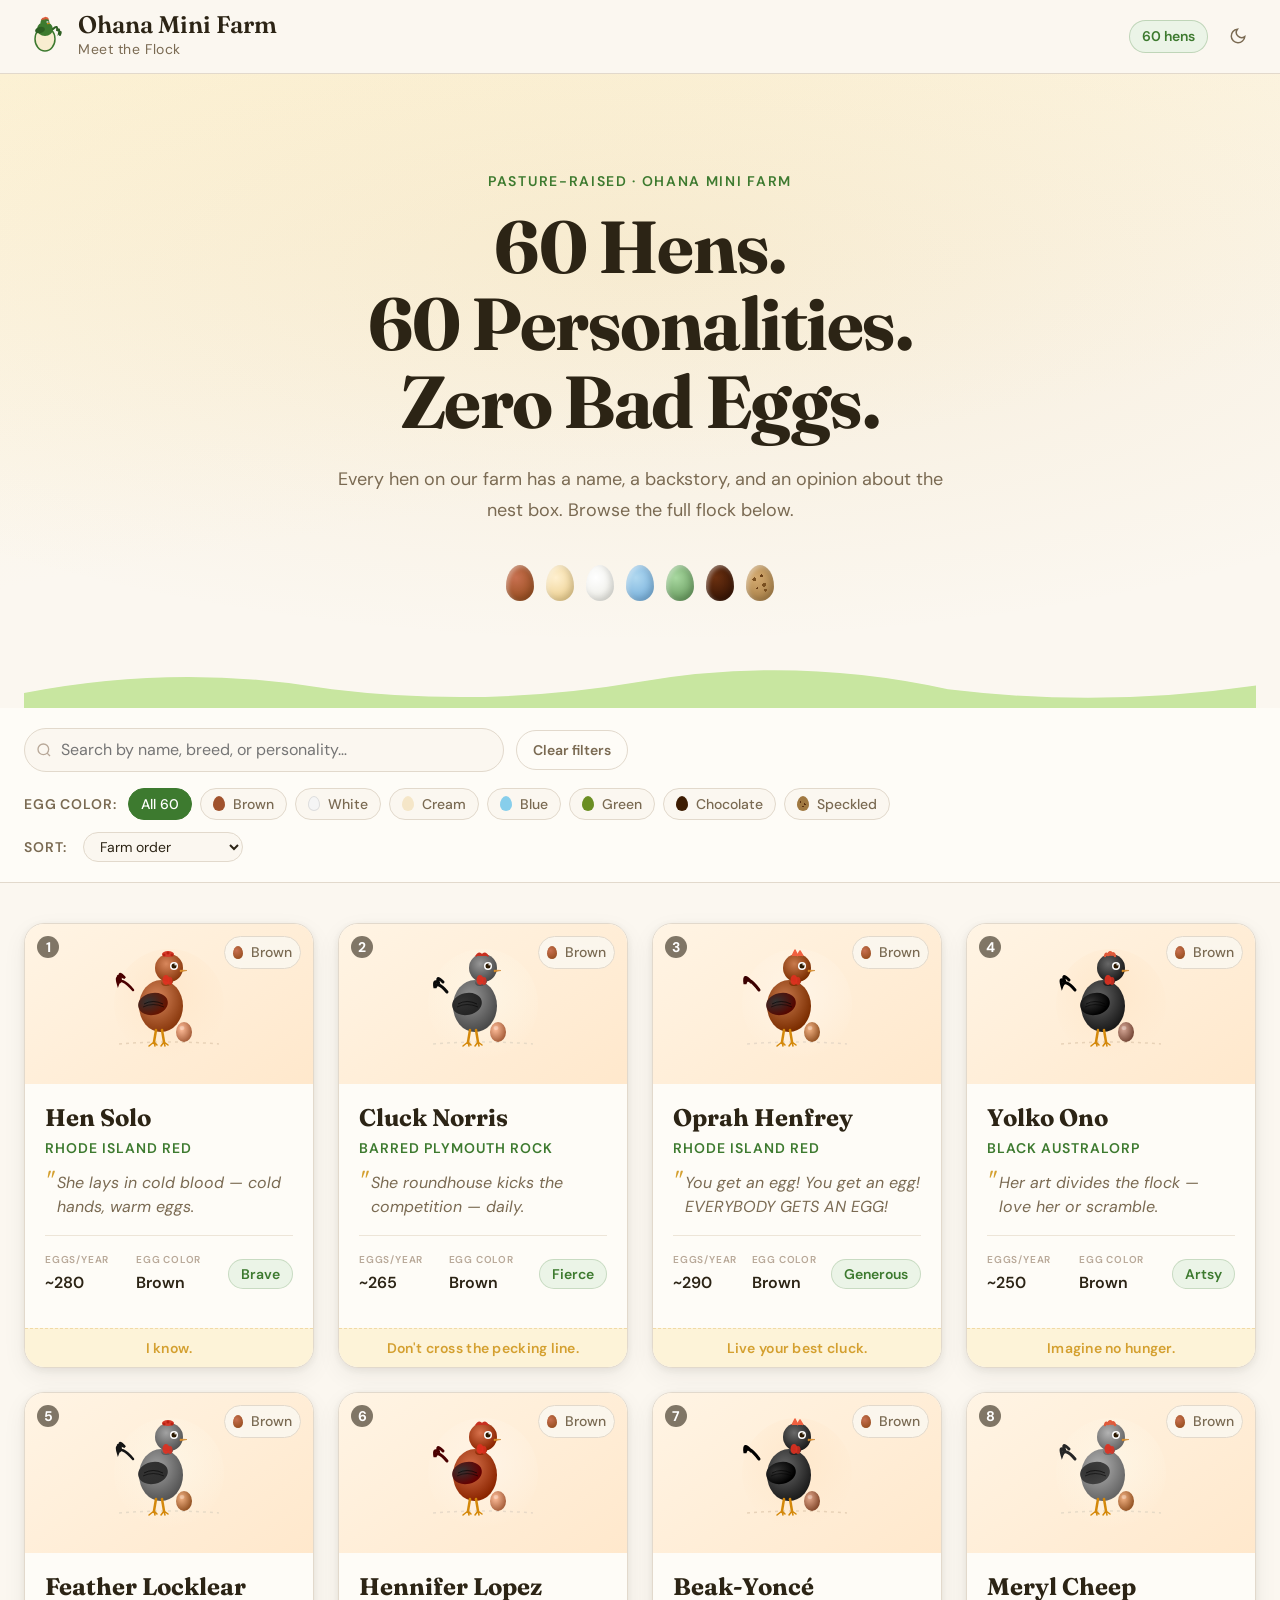
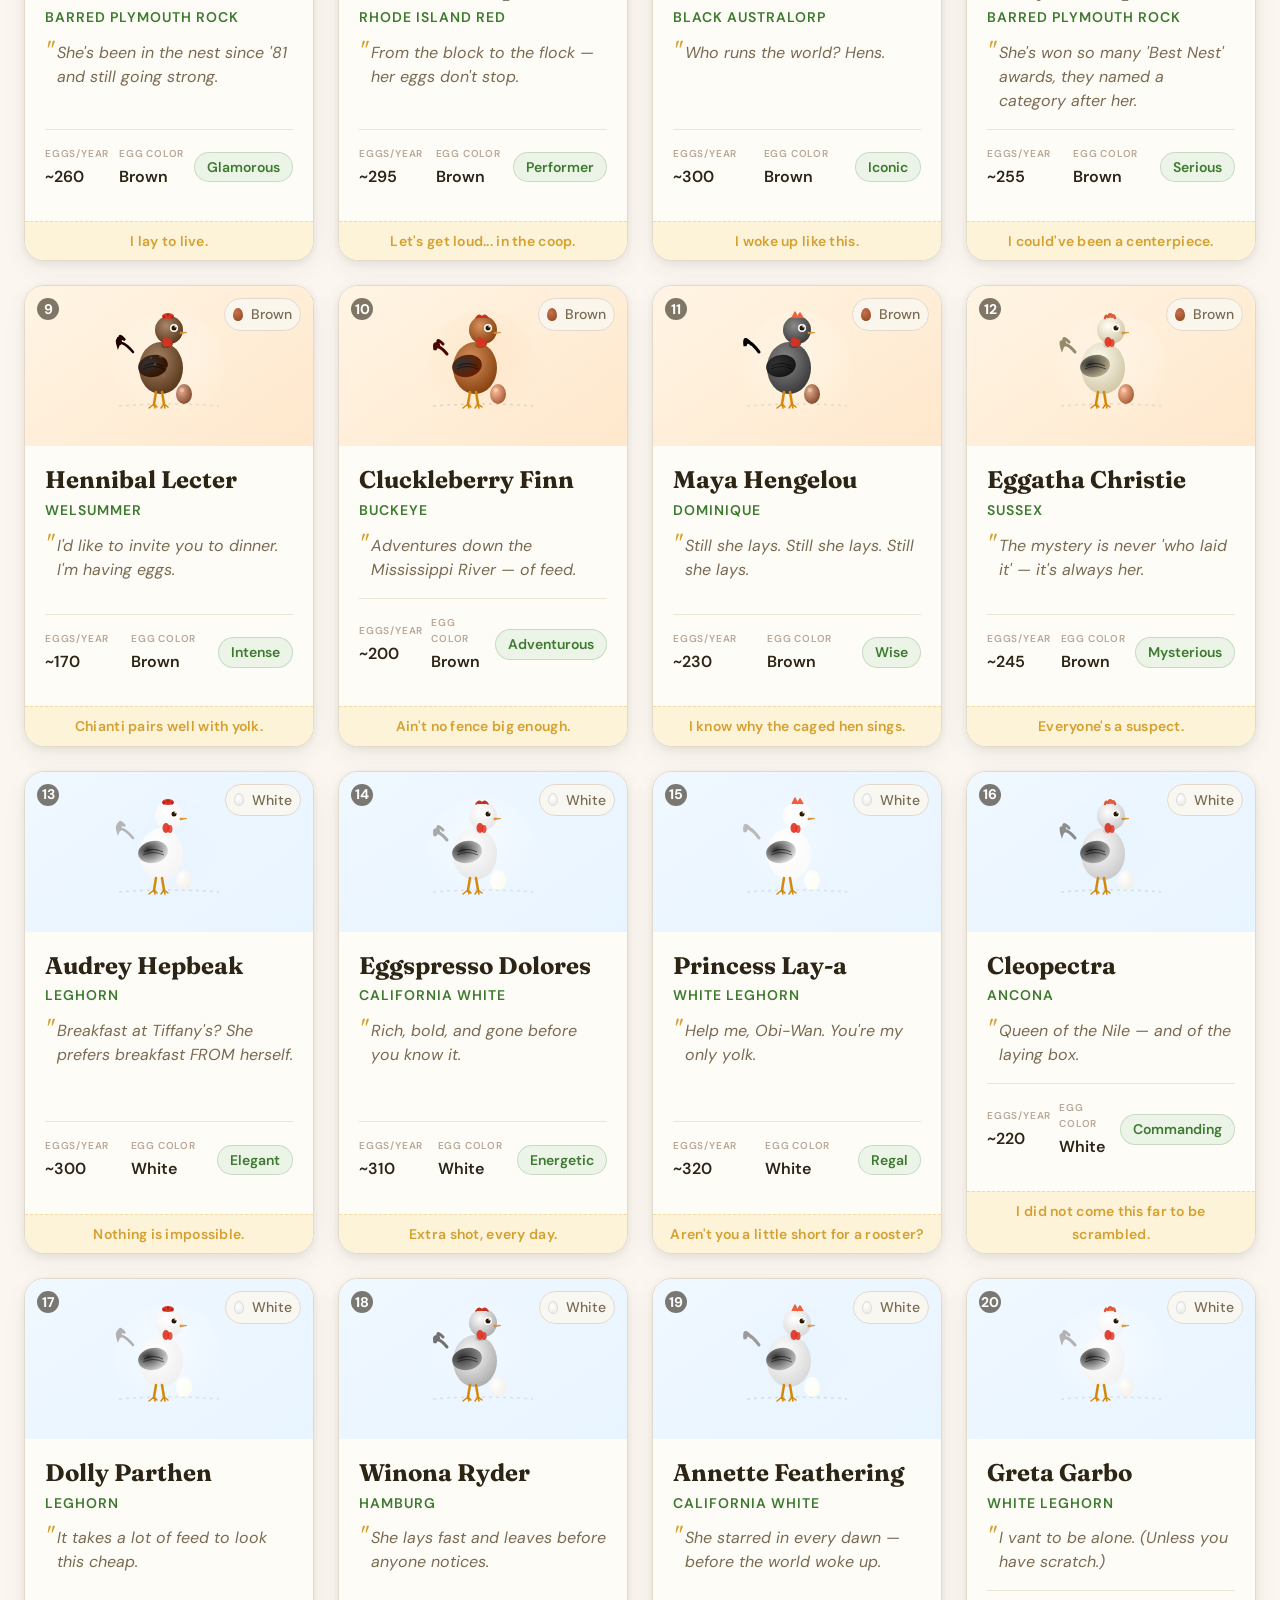
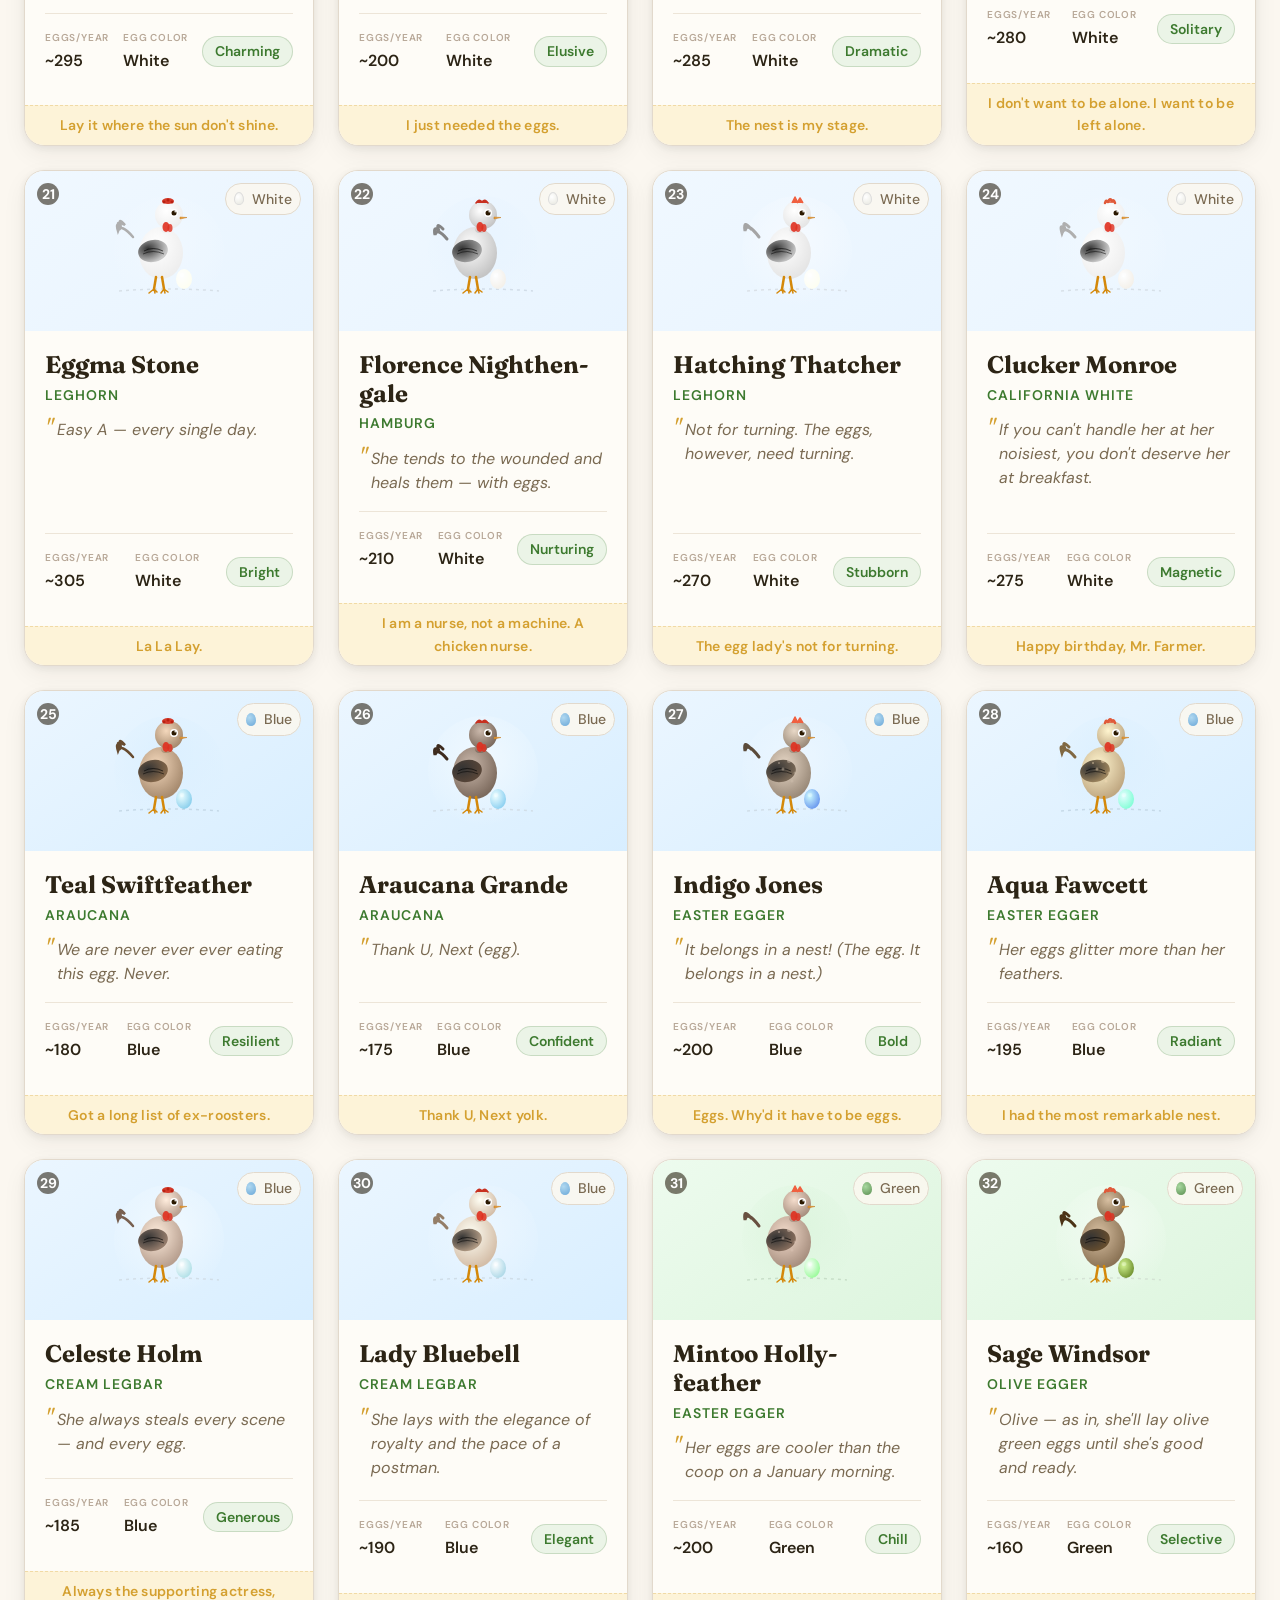
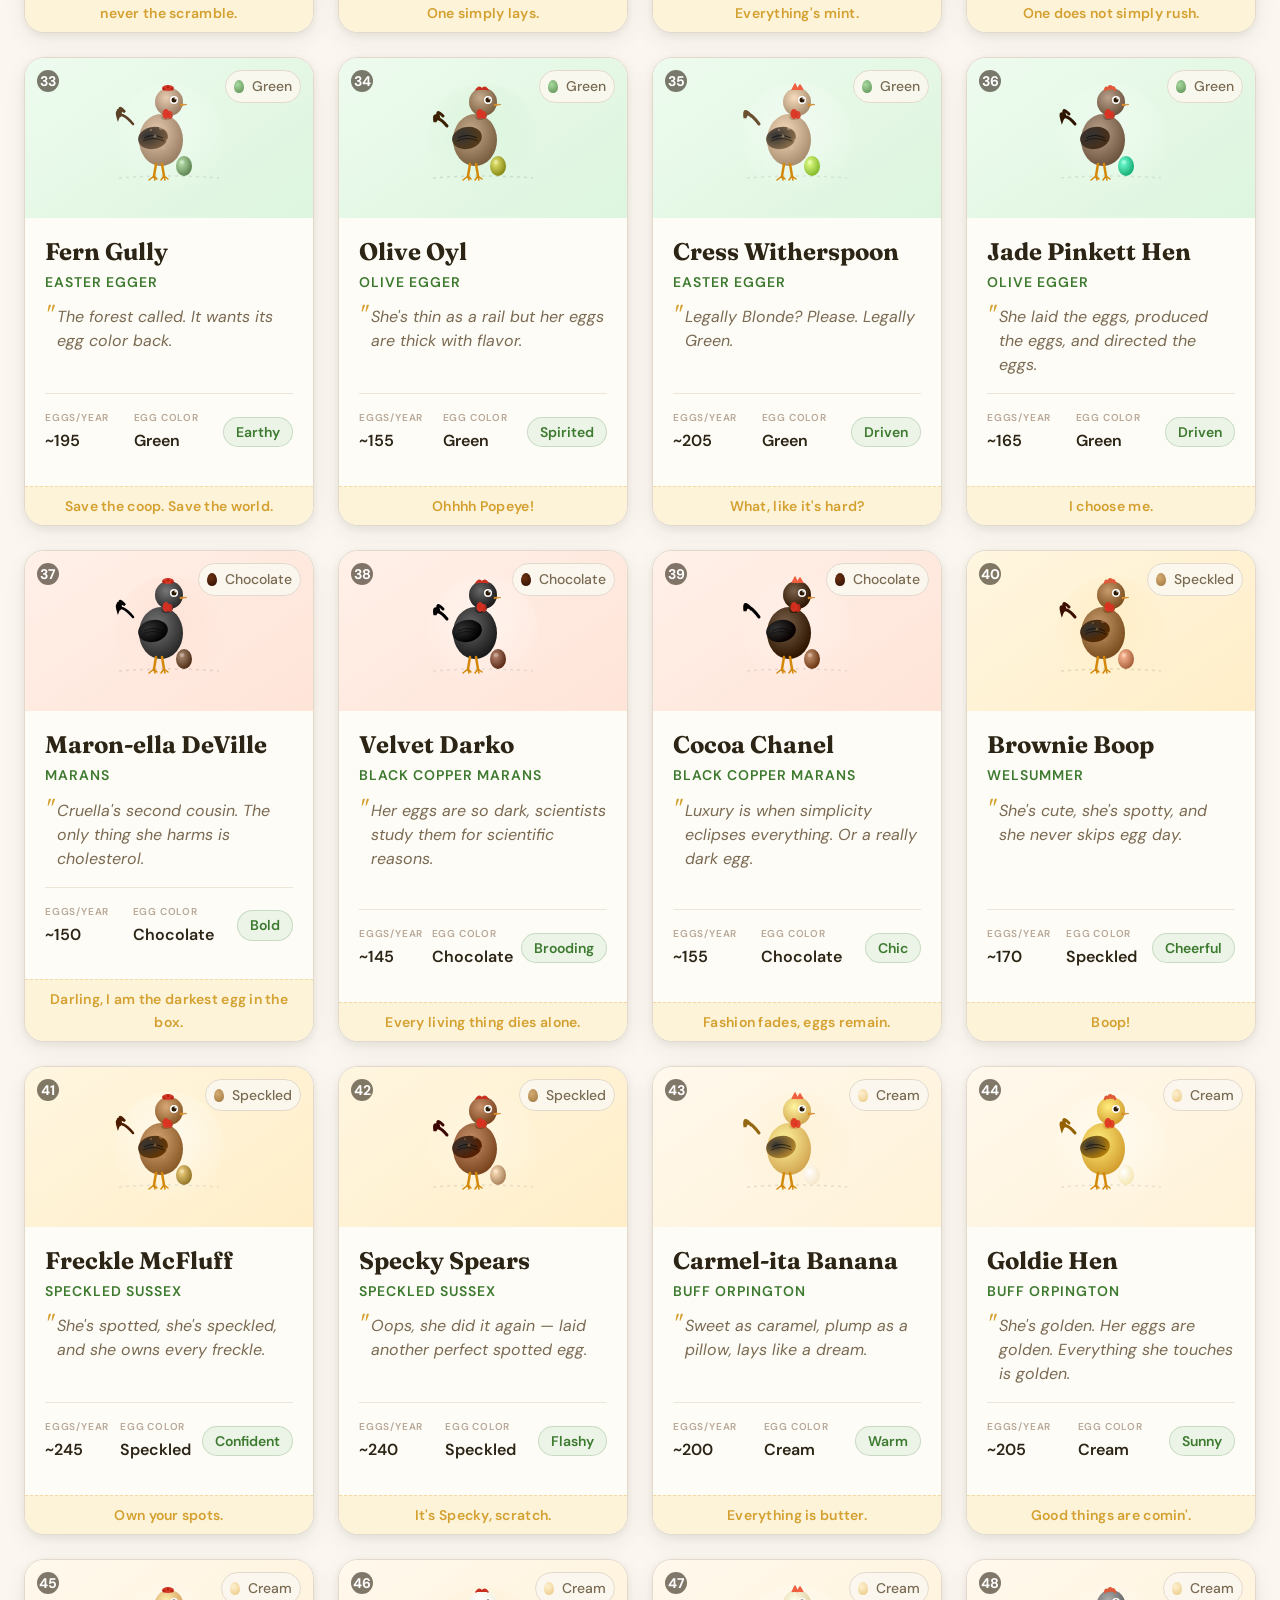
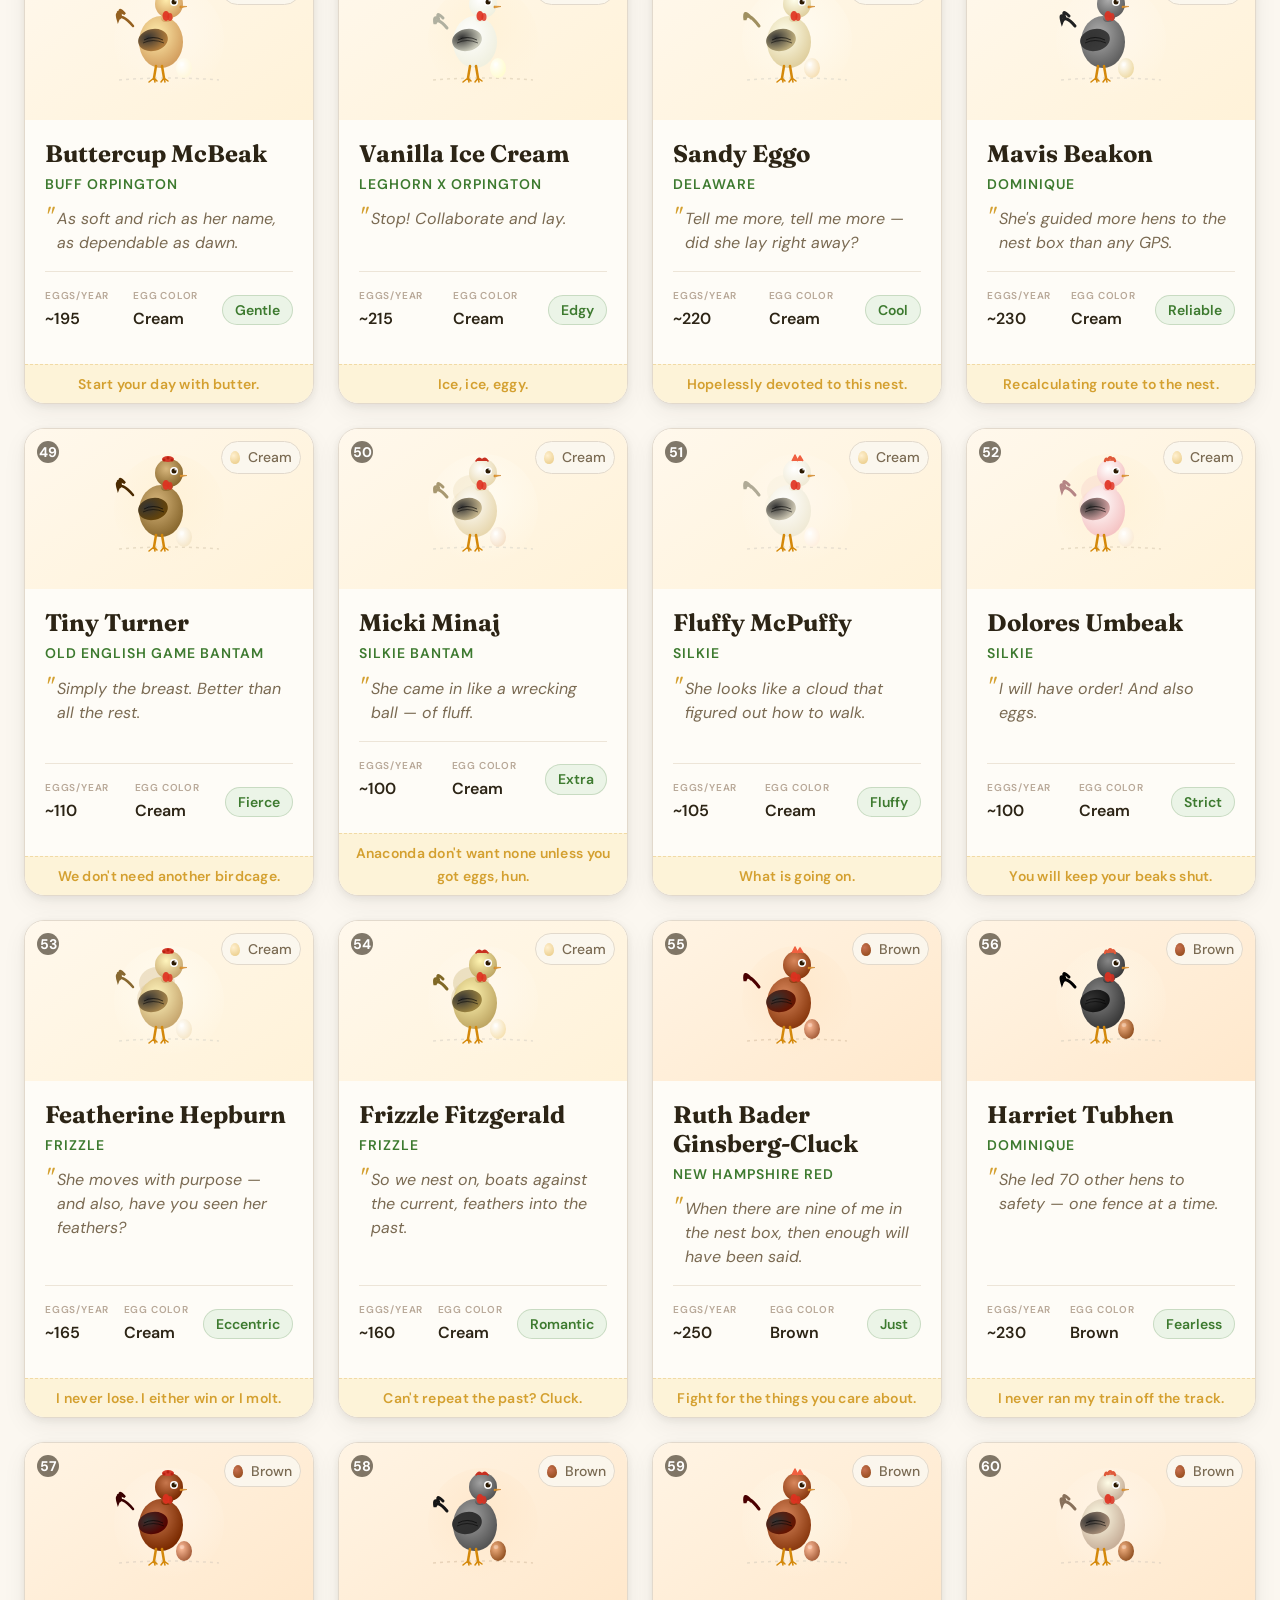
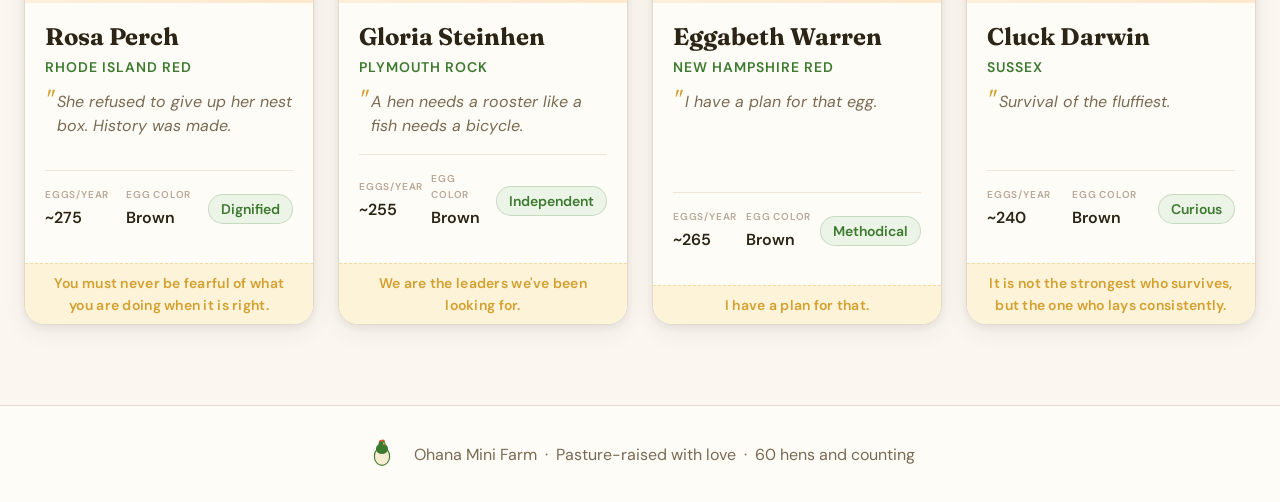
==== index.html @ 8ccd3df3 "Initial deploy: Ohana Mini Farm hen personality cards" ====
<!DOCTYPE html>
<html lang="en" data-theme="light">
<head>
  <meta charset="UTF-8">
  <meta name="viewport" content="width=device-width, initial-scale=1.0">
  <title>Ohana Mini Farm — Meet the Flock</title>
  <meta name="description" content="60 pasture-raised hen personality cards from Ohana Mini Farm. Each with a name, pun, breed, egg color, and unforgettable personality.">
  <meta property="og:title" content="Ohana Mini Farm — Meet the Flock">
  <meta property="og:description" content="60 pasture-raised hens with big personalities and even bigger puns.">

  <!-- Fonts -->
  <link rel="preconnect" href="https://fonts.googleapis.com">
  <link rel="preconnect" href="https://fonts.gstatic.com" crossorigin>
  <link href="https://fonts.googleapis.com/css2?family=Fraunces:ital,opsz,wght@0,9..144,400;0,9..144,600;0,9..144,700;1,9..144,400&family=DM+Sans:wght@400;500;600&display=swap" rel="stylesheet">

  <link rel="stylesheet" href="style.css">
</head>
<body>

  <!-- HEADER -->
  <header class="site-header">
    <div class="header-inner">
      <a href="#" class="logo" aria-label="Ohana Mini Farm home">
        <svg width="42" height="42" viewBox="0 0 42 42" fill="none" aria-hidden="true">
          <!-- Egg shape -->
          <ellipse cx="21" cy="24" rx="10" ry="12" fill="var(--color-egg-cream)" stroke="var(--color-primary)" stroke-width="1.5"/>
          <!-- Hen body -->
          <ellipse cx="21" cy="14" rx="8" ry="7" fill="var(--color-primary)"/>
          <!-- Hen head -->
          <circle cx="21" cy="7.5" r="4.5" fill="var(--color-primary)"/>
          <!-- Comb -->
          <path d="M18 4.5 Q19 2.5 20 4 Q21 1.5 22 3.5 Q23 2 24 4" stroke="#E05A3A" stroke-width="1.5" fill="none" stroke-linecap="round"/>
          <!-- Beak -->
          <path d="M23 8 L26 8.5 L23 9" fill="#F0A040" stroke="#E08000" stroke-width="0.5"/>
          <!-- Eye -->
          <circle cx="23.5" cy="7" r="1" fill="white"/>
          <circle cx="23.8" cy="7" r="0.5" fill="#1A1A1A"/>
          <!-- Tail feathers -->
          <path d="M29 14 Q34 9 33 16 Q36 12 35 18 Q38 15 36 20" stroke="var(--color-primary-hover)" stroke-width="2" fill="none" stroke-linecap="round"/>
          <!-- Wing -->
          <ellipse cx="16" cy="15" rx="5" ry="3" fill="var(--color-primary-hover)" transform="rotate(-15 16 15)"/>
        </svg>
        <div class="logo-text">
          <span class="logo-name">Ohana Mini Farm</span>
          <span class="logo-tagline">Meet the Flock</span>
        </div>
      </a>

      <div class="header-actions">
        <span class="hen-count-badge"><span id="visible-count">60</span> hens</span>
        <button class="theme-toggle" data-theme-toggle aria-label="Switch to dark mode">
          <svg width="18" height="18" viewBox="0 0 24 24" fill="none" stroke="currentColor" stroke-width="2"><path d="M21 12.79A9 9 0 1 1 11.21 3 7 7 0 0 0 21 12.79z"/></svg>
        </button>
      </div>
    </div>
  </header>

  <!-- HERO -->
  <section class="hero">
    <div class="hero-inner">
      <p class="hero-eyebrow">Pasture-raised · Ohana Mini Farm</p>
      <h1 class="hero-title">60 Hens.<br>60 Personalities.<br>Zero Bad Eggs.</h1>
      <p class="hero-sub">Every hen on our farm has a name, a backstory, and an opinion about the nest box. Browse the full flock below.</p>
      <div class="egg-strip" aria-hidden="true">
        <span class="egg egg--brown"></span>
        <span class="egg egg--cream"></span>
        <span class="egg egg--white"></span>
        <span class="egg egg--blue"></span>
        <span class="egg egg--green"></span>
        <span class="egg egg--choc"></span>
        <span class="egg egg--speckled"></span>
      </div>
    </div>
    <!-- Decorative grass -->
    <div class="hero-grass" aria-hidden="true">
      <svg viewBox="0 0 1440 80" preserveAspectRatio="none" fill="none"><path d="M0 60 Q180 20 360 55 Q540 80 720 45 Q900 10 1080 55 Q1260 80 1440 50 L1440 80 L0 80Z" fill="var(--color-grass)"/></svg>
    </div>
  </section>

  <!-- FILTERS -->
  <section class="filters-section" id="flock">
    <div class="filters-inner">
      <div class="search-row">
        <div class="search-wrap">
          <svg width="16" height="16" viewBox="0 0 24 24" fill="none" stroke="currentColor" stroke-width="2" aria-hidden="true"><circle cx="11" cy="11" r="8"/><path d="m21 21-4.35-4.35"/></svg>
          <input type="text" id="search" placeholder="Search by name, breed, or personality…" aria-label="Search hens">
        </div>
        <button class="reset-btn" id="reset-btn" aria-label="Clear all filters">Clear filters</button>
      </div>

      <div class="filter-chips" role="group" aria-label="Filter by egg color">
        <span class="filter-label">Egg color:</span>
        <button class="chip chip--active" data-filter="all">All 60</button>
        <button class="chip" data-filter="brown"><span class="chip-egg" style="background:#A0522D"></span>Brown</button>
        <button class="chip" data-filter="white"><span class="chip-egg" style="background:#F5F5F5;border:1px solid #ddd"></span>White</button>
        <button class="chip" data-filter="cream"><span class="chip-egg" style="background:#F5E6C8"></span>Cream</button>
        <button class="chip" data-filter="blue"><span class="chip-egg" style="background:#87CEEB"></span>Blue</button>
        <button class="chip" data-filter="green"><span class="chip-egg" style="background:#6B8E23"></span>Green</button>
        <button class="chip" data-filter="chocolate"><span class="chip-egg" style="background:#3D1C02"></span>Chocolate</button>
        <button class="chip" data-filter="speckled"><span class="chip-egg chip-egg--speckled"></span>Speckled</button>
      </div>

      <div class="sort-row">
        <span class="filter-label">Sort:</span>
        <select id="sort-select" aria-label="Sort hens">
          <option value="id">Farm order</option>
          <option value="name">Name A–Z</option>
          <option value="eggs">Most eggs/year</option>
          <option value="eggs-asc">Fewest eggs/year</option>
        </select>
      </div>
    </div>
  </section>

  <!-- HEN GRID -->
  <main class="hen-grid-section">
    <div class="hen-grid" id="hen-grid" role="list"></div>
    <div class="empty-state" id="empty-state" hidden>
      <div class="empty-hen" aria-hidden="true">🐔</div>
      <p>No hens found. Try a different search or filter — they're all here somewhere!</p>
    </div>
  </main>

  <!-- FOOTER -->
  <footer class="site-footer">
    <div class="footer-inner">
      <svg width="32" height="32" viewBox="0 0 42 42" fill="none" aria-hidden="true">
        <ellipse cx="21" cy="24" rx="10" ry="12" fill="var(--color-egg-cream)" stroke="var(--color-primary)" stroke-width="1.5"/>
        <ellipse cx="21" cy="14" rx="8" ry="7" fill="var(--color-primary)"/>
        <circle cx="21" cy="7.5" r="4.5" fill="var(--color-primary)"/>
        <path d="M18 4.5 Q19 2.5 20 4 Q21 1.5 22 3.5 Q23 2 24 4" stroke="#E05A3A" stroke-width="1.5" fill="none" stroke-linecap="round"/>
        <path d="M23 8 L26 8.5 L23 9" fill="#F0A040" stroke="#E08000" stroke-width="0.5"/>
        <circle cx="23.5" cy="7" r="1" fill="white"/>
        <circle cx="23.8" cy="7" r="0.5" fill="#1A1A1A"/>
      </svg>
      <p>Ohana Mini Farm &nbsp;·&nbsp; Pasture-raised with love &nbsp;·&nbsp; 60 hens and counting</p>
    </div>
  </footer>

  <script src="hens-data.js"></script>
  <script src="app.js"></script>
</body>
</html>
---- style.css ----
/* ============================================================
   OHANA MINI FARM — Hen Personality Cards
   Art direction: warm pasture, sunlit farmyard, illustrated
   Palette: warm amber/straw + farm green accent + rich feather tones
   ============================================================ */

/* ---- DESIGN TOKENS ---- */
:root, [data-theme="light"] {
  --text-xs:   clamp(0.75rem,  0.7rem  + 0.25vw, 0.875rem);
  --text-sm:   clamp(0.875rem, 0.8rem  + 0.35vw, 1rem);
  --text-base: clamp(1rem,     0.95rem + 0.25vw, 1.125rem);
  --text-lg:   clamp(1.125rem, 1rem    + 0.75vw, 1.5rem);
  --text-xl:   clamp(1.5rem,   1.2rem  + 1.25vw, 2.25rem);
  --text-2xl:  clamp(2rem,     1.2rem  + 2.5vw,  3.5rem);
  --text-hero: clamp(2.5rem,   1rem    + 4.5vw,  5.5rem);

  --space-1: 0.25rem; --space-2: 0.5rem; --space-3: 0.75rem;
  --space-4: 1rem;    --space-5: 1.25rem; --space-6: 1.5rem;
  --space-8: 2rem;    --space-10: 2.5rem; --space-12: 3rem;
  --space-16: 4rem;   --space-20: 5rem;   --space-24: 6rem;

  /* Farm palette */
  --color-bg:             #FBF7F0;
  --color-surface:        #FEFCF7;
  --color-surface-2:      #F5EFE3;
  --color-border:         #E2D9CC;
  --color-divider:        #EDE5D8;
  --color-text:           #2C2415;
  --color-text-muted:     #7A6A52;
  --color-text-faint:     #B8A898;
  --color-text-inverse:   #FEFCF7;

  /* Farm green primary */
  --color-primary:        #3D7A2F;
  --color-primary-hover:  #2D5F22;
  --color-primary-active: #1E4016;
  --color-primary-light:  #EBF4E7;

  /* Warm straw accent */
  --color-straw:          #D4A030;
  --color-straw-light:    #FDF3D8;

  /* Egg colors */
  --color-egg-cream:      #F8EDD0;
  --color-grass:          #C8E6A0;

  --radius-sm: 0.375rem; --radius-md: 0.5rem;
  --radius-lg: 0.875rem; --radius-xl: 1.25rem;
  --radius-card: 1.25rem;
  --radius-full: 9999px;

  --shadow-sm: 0 1px 3px rgba(44, 36, 21, 0.08);
  --shadow-md: 0 4px 16px rgba(44, 36, 21, 0.10);
  --shadow-lg: 0 12px 40px rgba(44, 36, 21, 0.14);
  --shadow-card: 0 2px 8px rgba(44, 36, 21, 0.08), 0 8px 24px rgba(44, 36, 21, 0.06);

  --transition: 180ms cubic-bezier(0.16, 1, 0.3, 1);

  --font-display: 'Fraunces', Georgia, serif;
  --font-body: 'DM Sans', 'Helvetica Neue', sans-serif;

  --content-default: 1280px;
}

[data-theme="dark"] {
  --color-bg:             #1C1812;
  --color-surface:        #23201A;
  --color-surface-2:      #2A261E;
  --color-border:         #3A342A;
  --color-divider:        #302A22;
  --color-text:           #F0E8D8;
  --color-text-muted:     #9A8870;
  --color-text-faint:     #5A5040;
  --color-text-inverse:   #1C1812;
  --color-primary:        #7DC862;
  --color-primary-hover:  #63B048;
  --color-primary-active: #4A9032;
  --color-primary-light:  #1E2C1A;
  --color-straw:          #E8B840;
  --color-straw-light:    #2C2510;
  --color-egg-cream:      #4A3E2A;
  --color-grass:          #2A4018;
  --shadow-sm: 0 1px 3px rgba(0,0,0,0.3);
  --shadow-md: 0 4px 16px rgba(0,0,0,0.35);
  --shadow-lg: 0 12px 40px rgba(0,0,0,0.45);
  --shadow-card: 0 2px 8px rgba(0,0,0,0.3), 0 8px 24px rgba(0,0,0,0.25);
}
@media (prefers-color-scheme: dark) {
  :root:not([data-theme]) {
    --color-bg:#1C1812;--color-surface:#23201A;--color-surface-2:#2A261E;
    --color-border:#3A342A;--color-divider:#302A22;--color-text:#F0E8D8;
    --color-text-muted:#9A8870;--color-text-faint:#5A5040;--color-text-inverse:#1C1812;
    --color-primary:#7DC862;--color-primary-hover:#63B048;--color-primary-active:#4A9032;
    --color-primary-light:#1E2C1A;--color-straw:#E8B840;--color-straw-light:#2C2510;
    --color-egg-cream:#4A3E2A;--color-grass:#2A4018;
    --shadow-card:0 2px 8px rgba(0,0,0,0.3),0 8px 24px rgba(0,0,0,0.25);
  }
}

/* ---- RESET ---- */
*, *::before, *::after { box-sizing: border-box; margin: 0; padding: 0; }
html { scroll-behavior: smooth; -webkit-font-smoothing: antialiased; }
body {
  font-family: var(--font-body);
  font-size: var(--text-base);
  color: var(--color-text);
  background: var(--color-bg);
  min-height: 100dvh;
  line-height: 1.6;
}
img, svg { display: block; max-width: 100%; }
button { cursor: pointer; border: none; background: none; font: inherit; color: inherit; }
input, select { font: inherit; color: inherit; }
a { color: inherit; text-decoration: none; }

/* ---- HEADER ---- */
.site-header {
  position: sticky; top: 0; z-index: 50;
  background: color-mix(in oklab, var(--color-bg) 92%, transparent);
  backdrop-filter: blur(16px);
  border-bottom: 1px solid var(--color-border);
  padding: var(--space-3) var(--space-6);
}
.header-inner {
  max-width: var(--content-default);
  margin: 0 auto;
  display: flex; align-items: center; justify-content: space-between; gap: var(--space-4);
}
.logo { display: flex; align-items: center; gap: var(--space-3); }
.logo-text { display: flex; flex-direction: column; }
.logo-name {
  font-family: var(--font-display);
  font-weight: 600;
  font-size: var(--text-lg);
  line-height: 1.1;
  color: var(--color-text);
}
.logo-tagline {
  font-size: var(--text-xs);
  color: var(--color-text-muted);
  letter-spacing: 0.04em;
}
.header-actions { display: flex; align-items: center; gap: var(--space-3); }
.hen-count-badge {
  font-size: var(--text-xs);
  font-weight: 600;
  background: var(--color-primary-light);
  color: var(--color-primary);
  padding: var(--space-1) var(--space-3);
  border-radius: var(--radius-full);
  border: 1px solid color-mix(in oklab, var(--color-primary) 25%, transparent);
}
.theme-toggle {
  width: 36px; height: 36px;
  border-radius: var(--radius-full);
  display: flex; align-items: center; justify-content: center;
  color: var(--color-text-muted);
  transition: background var(--transition), color var(--transition);
}
.theme-toggle:hover { background: var(--color-surface-2); color: var(--color-text); }

/* ---- HERO ---- */
.hero {
  background: linear-gradient(170deg, var(--color-straw-light) 0%, var(--color-bg) 60%);
  padding: clamp(var(--space-16), 8vw, var(--space-24)) var(--space-6) 0;
  text-align: center;
  position: relative;
  overflow: hidden;
}
.hero::before {
  content: '';
  position: absolute; inset: 0;
  background: radial-gradient(ellipse 80% 60% at 50% 30%, color-mix(in oklab, var(--color-straw) 12%, transparent), transparent);
  pointer-events: none;
}
.hero-inner { max-width: 700px; margin: 0 auto; position: relative; z-index: 1; }
.hero-eyebrow {
  font-size: var(--text-xs);
  font-weight: 600;
  letter-spacing: 0.12em;
  text-transform: uppercase;
  color: var(--color-primary);
  margin-bottom: var(--space-4);
}
.hero-title {
  font-family: var(--font-display);
  font-size: var(--text-hero);
  font-weight: 700;
  line-height: 1.05;
  color: var(--color-text);
  margin-bottom: var(--space-6);
  letter-spacing: -0.02em;
}
.hero-sub {
  font-size: var(--text-base);
  color: var(--color-text-muted);
  max-width: 52ch;
  margin: 0 auto var(--space-10);
  line-height: 1.7;
}
.egg-strip {
  display: flex; align-items: center; justify-content: center;
  gap: var(--space-3); margin-bottom: var(--space-12);
  flex-wrap: wrap;
}
.egg {
  display: block;
  width: 28px; height: 36px;
  border-radius: 50% 50% 50% 50% / 60% 60% 40% 40%;
  box-shadow: inset -3px -3px 6px rgba(0,0,0,0.15), inset 2px 2px 4px rgba(255,255,255,0.4);
}
.egg--brown  { background: radial-gradient(circle at 35% 35%, #C87050, #8B4513); }
.egg--cream  { background: radial-gradient(circle at 35% 35%, #FFF0D0, #E8C880); }
.egg--white  { background: radial-gradient(circle at 35% 35%, #FFFFFF, #E8E8E0); }
.egg--blue   { background: radial-gradient(circle at 35% 35%, #B0D8F0, #6BA8D8); }
.egg--green  { background: radial-gradient(circle at 35% 35%, #A8D8A0, #5A8E50); }
.egg--choc   { background: radial-gradient(circle at 35% 35%, #6B3010, #2A0E02); }
.egg--speckled {
  background: radial-gradient(circle at 35% 35%, #D4AA70, #A07840);
  position: relative;
}
.egg--speckled::after {
  content: '';
  position: absolute; inset: 0;
  border-radius: inherit;
  background-image: radial-gradient(circle 2px at 30% 40%, #7A5020 100%, transparent),
    radial-gradient(circle 1.5px at 55% 30%, #6B4018 100%, transparent),
    radial-gradient(circle 2px at 65% 55%, #7A5020 100%, transparent),
    radial-gradient(circle 1px at 40% 65%, #6B4018 100%, transparent),
    radial-gradient(circle 1.5px at 70% 70%, #7A5020 100%, transparent);
}
.hero-grass {
  margin-top: -1px;
}
.hero-grass svg { width: 100%; height: 60px; }

/* ---- FILTERS ---- */
.filters-section {
  background: var(--color-surface);
  border-bottom: 1px solid var(--color-border);
  padding: var(--space-5) var(--space-6);
  position: sticky; top: 57px; z-index: 40;
}
.filters-inner { max-width: var(--content-default); margin: 0 auto; }

.search-row {
  display: flex; gap: var(--space-3); align-items: center;
  margin-bottom: var(--space-4);
}
.search-wrap {
  flex: 1; position: relative; max-width: 480px;
}
.search-wrap svg {
  position: absolute; left: var(--space-3); top: 50%;
  transform: translateY(-50%);
  color: var(--color-text-faint); pointer-events: none;
}
#search {
  width: 100%;
  padding: var(--space-2) var(--space-4) var(--space-2) calc(var(--space-3) + 24px);
  border: 1.5px solid var(--color-border);
  border-radius: var(--radius-full);
  background: var(--color-bg);
  font-size: var(--text-sm);
  transition: border-color var(--transition), box-shadow var(--transition);
}
#search:focus {
  outline: none;
  border-color: var(--color-primary);
  box-shadow: 0 0 0 3px color-mix(in oklab, var(--color-primary) 20%, transparent);
}
.reset-btn {
  font-size: var(--text-xs);
  font-weight: 600;
  color: var(--color-text-muted);
  padding: var(--space-2) var(--space-4);
  border: 1.5px solid var(--color-border);
  border-radius: var(--radius-full);
  background: transparent;
  transition: all var(--transition);
  white-space: nowrap;
}
.reset-btn:hover { color: var(--color-text); border-color: var(--color-text); }

.filter-chips {
  display: flex; flex-wrap: wrap; gap: var(--space-2); align-items: center;
  margin-bottom: var(--space-3);
}
.filter-label {
  font-size: var(--text-xs);
  font-weight: 600;
  color: var(--color-text-muted);
  text-transform: uppercase;
  letter-spacing: 0.06em;
  margin-right: var(--space-1);
}
.chip {
  display: flex; align-items: center; gap: var(--space-2);
  padding: var(--space-1) var(--space-3);
  border-radius: var(--radius-full);
  font-size: var(--text-xs);
  font-weight: 500;
  border: 1.5px solid var(--color-border);
  background: var(--color-bg);
  color: var(--color-text-muted);
  transition: all var(--transition);
}
.chip:hover {
  border-color: var(--color-primary);
  color: var(--color-primary);
  background: var(--color-primary-light);
}
.chip--active {
  background: var(--color-primary);
  color: white;
  border-color: var(--color-primary);
}
.chip--active:hover { background: var(--color-primary-hover); border-color: var(--color-primary-hover); color: white; }
.chip-egg {
  width: 12px; height: 15px;
  border-radius: 50% 50% 50% 50% / 60% 60% 40% 40%;
  display: inline-block; flex-shrink: 0;
}
.chip-egg--speckled {
  background: #A07840;
  position: relative;
  overflow: hidden;
}
.chip-egg--speckled::after {
  content: '';
  position: absolute; inset: 0;
  background-image: radial-gradient(circle 1px at 30% 40%, #5A3010 100%, transparent),
    radial-gradient(circle 1px at 65% 55%, #5A3010 100%, transparent),
    radial-gradient(circle 1px at 50% 70%, #5A3010 100%, transparent);
}

.sort-row {
  display: flex; align-items: center; gap: var(--space-3);
}
#sort-select {
  padding: var(--space-1) var(--space-3);
  border: 1.5px solid var(--color-border);
  border-radius: var(--radius-full);
  background: var(--color-bg);
  font-size: var(--text-xs);
  color: var(--color-text);
  cursor: pointer;
}

/* ---- HEN GRID ---- */
.hen-grid-section {
  max-width: var(--content-default);
  margin: 0 auto;
  padding: var(--space-10) var(--space-6) var(--space-20);
}
.hen-grid {
  display: grid;
  grid-template-columns: repeat(auto-fill, minmax(280px, 1fr));
  gap: var(--space-6);
}

/* ---- HEN CARD ---- */
.hen-card {
  background: var(--color-surface);
  border: 1.5px solid var(--color-border);
  border-radius: var(--radius-card);
  overflow: hidden;
  box-shadow: var(--shadow-card);
  transition: transform var(--transition), box-shadow var(--transition), border-color var(--transition);
  display: flex; flex-direction: column;
  cursor: pointer;
  position: relative;
}
.hen-card:hover {
  transform: translateY(-4px);
  box-shadow: var(--shadow-lg);
  border-color: color-mix(in oklab, var(--color-primary) 40%, var(--color-border));
}
.hen-card:focus-visible {
  outline: 2px solid var(--color-primary);
  outline-offset: 3px;
}

/* Card header / illustration area */
.card-illustration {
  height: 160px;
  display: flex; align-items: center; justify-content: center;
  position: relative;
  overflow: hidden;
}
.card-illustration svg { position: relative; z-index: 1; }

/* Egg color badge on illustration */
.egg-badge {
  position: absolute; top: var(--space-3); right: var(--space-3);
  display: flex; align-items: center; gap: var(--space-2);
  background: color-mix(in oklab, var(--color-bg) 88%, transparent);
  backdrop-filter: blur(8px);
  border: 1px solid var(--color-border);
  padding: var(--space-1) var(--space-2);
  border-radius: var(--radius-full);
  font-size: var(--text-xs);
  font-weight: 500;
  color: var(--color-text-muted);
  z-index: 2;
}
.egg-badge-dot {
  width: 10px; height: 13px;
  border-radius: 50% 50% 50% 50% / 60% 60% 40% 40%;
  flex-shrink: 0;
}

/* Card number */
.card-number {
  position: absolute; top: var(--space-3); left: var(--space-3);
  font-size: var(--text-xs);
  font-weight: 700;
  color: white;
  background: color-mix(in oklab, var(--color-text) 60%, transparent);
  width: 22px; height: 22px;
  border-radius: var(--radius-full);
  display: flex; align-items: center; justify-content: center;
  z-index: 2;
  font-variant-numeric: tabular-nums;
}

/* Card body */
.card-body { padding: var(--space-5); flex: 1; display: flex; flex-direction: column; }

.card-name {
  font-family: var(--font-display);
  font-size: var(--text-lg);
  font-weight: 700;
  color: var(--color-text);
  line-height: 1.2;
  margin-bottom: var(--space-1);
}
.card-breed {
  font-size: var(--text-xs);
  color: var(--color-primary);
  font-weight: 600;
  text-transform: uppercase;
  letter-spacing: 0.07em;
  margin-bottom: var(--space-3);
}
.card-pun {
  font-size: var(--text-sm);
  font-style: italic;
  color: var(--color-text-muted);
  line-height: 1.5;
  margin-bottom: var(--space-4);
  flex: 1;
  position: relative;
  padding-left: var(--space-3);
}
.card-pun::before {
  content: '"';
  position: absolute; left: 0; top: -2px;
  font-size: 1.4em;
  color: var(--color-straw);
  font-family: var(--font-display);
  line-height: 1;
}

/* Card footer stats */
.card-footer {
  display: flex; align-items: center; justify-content: space-between;
  padding-top: var(--space-4);
  border-top: 1px solid var(--color-divider);
  gap: var(--space-2);
}
.card-stat {
  display: flex; flex-direction: column; gap: 2px;
}
.card-stat-label {
  font-size: 10px;
  font-weight: 600;
  text-transform: uppercase;
  letter-spacing: 0.08em;
  color: var(--color-text-faint);
}
.card-stat-value {
  font-size: var(--text-sm);
  font-weight: 600;
  color: var(--color-text);
  font-variant-numeric: tabular-nums;
}
.card-trait {
  font-size: var(--text-xs);
  font-weight: 600;
  padding: 3px var(--space-3);
  border-radius: var(--radius-full);
  background: var(--color-primary-light);
  color: var(--color-primary);
  border: 1px solid color-mix(in oklab, var(--color-primary) 20%, transparent);
  white-space: nowrap;
}

/* Expand overlay */
.hen-card .card-hover-reveal {
  position: absolute; inset: 0;
  background: linear-gradient(180deg, transparent 50%, color-mix(in oklab, var(--color-surface) 96%, transparent) 100%);
  opacity: 0;
  transition: opacity var(--transition);
  pointer-events: none;
  z-index: 3;
  display: flex; align-items: flex-end;
  padding: var(--space-5);
}
.hen-card:hover .card-hover-reveal {
  opacity: 1;
}
.card-personality-text {
  font-size: var(--text-xs);
  color: var(--color-text-muted);
  font-style: italic;
  background: var(--color-surface);
  border: 1px solid var(--color-border);
  border-radius: var(--radius-md);
  padding: var(--space-2) var(--space-3);
  width: 100%;
  line-height: 1.5;
}

/* Tagline bar */
.card-tagline {
  margin-top: var(--space-3);
  font-size: var(--text-xs);
  font-weight: 600;
  color: var(--color-straw);
  text-align: center;
  padding: var(--space-2) var(--space-4);
  background: var(--color-straw-light);
  border-top: 1px dashed color-mix(in oklab, var(--color-straw) 30%, transparent);
  letter-spacing: 0.02em;
}

/* ---- ILLUSTRATED HEN SVG ---- */
/* The SVG hens are drawn inline per card via JS */

/* ---- EMPTY STATE ---- */
.empty-state {
  text-align: center;
  padding: var(--space-20) var(--space-6);
  color: var(--color-text-muted);
}
.empty-hen { font-size: 4rem; margin-bottom: var(--space-4); }
.empty-state p { font-size: var(--text-base); max-width: 40ch; margin: 0 auto; }

/* ---- FOOTER ---- */
.site-footer {
  background: var(--color-surface);
  border-top: 1px solid var(--color-border);
  padding: var(--space-8) var(--space-6);
}
.footer-inner {
  max-width: var(--content-default); margin: 0 auto;
  display: flex; align-items: center; gap: var(--space-4);
  justify-content: center;
  color: var(--color-text-muted);
  font-size: var(--text-sm);
}

/* ---- ANIMATIONS ---- */
@keyframes fadeSlideUp {
  from { opacity: 0; transform: translateY(16px); }
  to   { opacity: 1; transform: translateY(0); }
}
.hen-card {
  animation: fadeSlideUp 0.4s cubic-bezier(0.16, 1, 0.3, 1) both;
}
.hen-card:nth-child(1)  { animation-delay: 0ms; }
.hen-card:nth-child(2)  { animation-delay: 30ms; }
.hen-card:nth-child(3)  { animation-delay: 60ms; }
.hen-card:nth-child(4)  { animation-delay: 90ms; }
.hen-card:nth-child(5)  { animation-delay: 120ms; }
.hen-card:nth-child(6)  { animation-delay: 150ms; }
.hen-card:nth-child(n+7) { animation-delay: 180ms; }

@media (prefers-reduced-motion: reduce) {
  .hen-card { animation: none; }
}

/* ---- RESPONSIVE ---- */
@media (max-width: 640px) {
  .hero-title { font-size: clamp(2.2rem, 10vw, 3.5rem); }
  .filters-section { top: 52px; }
  .hen-grid { grid-template-columns: repeat(auto-fill, minmax(260px, 1fr)); gap: var(--space-4); }
  .logo-tagline { display: none; }
  .logo-name { font-size: var(--text-base); }
  .search-row { flex-wrap: wrap; }
  .search-wrap { max-width: 100%; }
  .site-header { padding: var(--space-2) var(--space-4); }
}
@media (max-width: 400px) {
  .hen-grid { grid-template-columns: 1fr; }
}

/* ---- EMBED FRIENDLY ---- */
/* When dropped into an iframe or CMS, the site is fully self-contained */
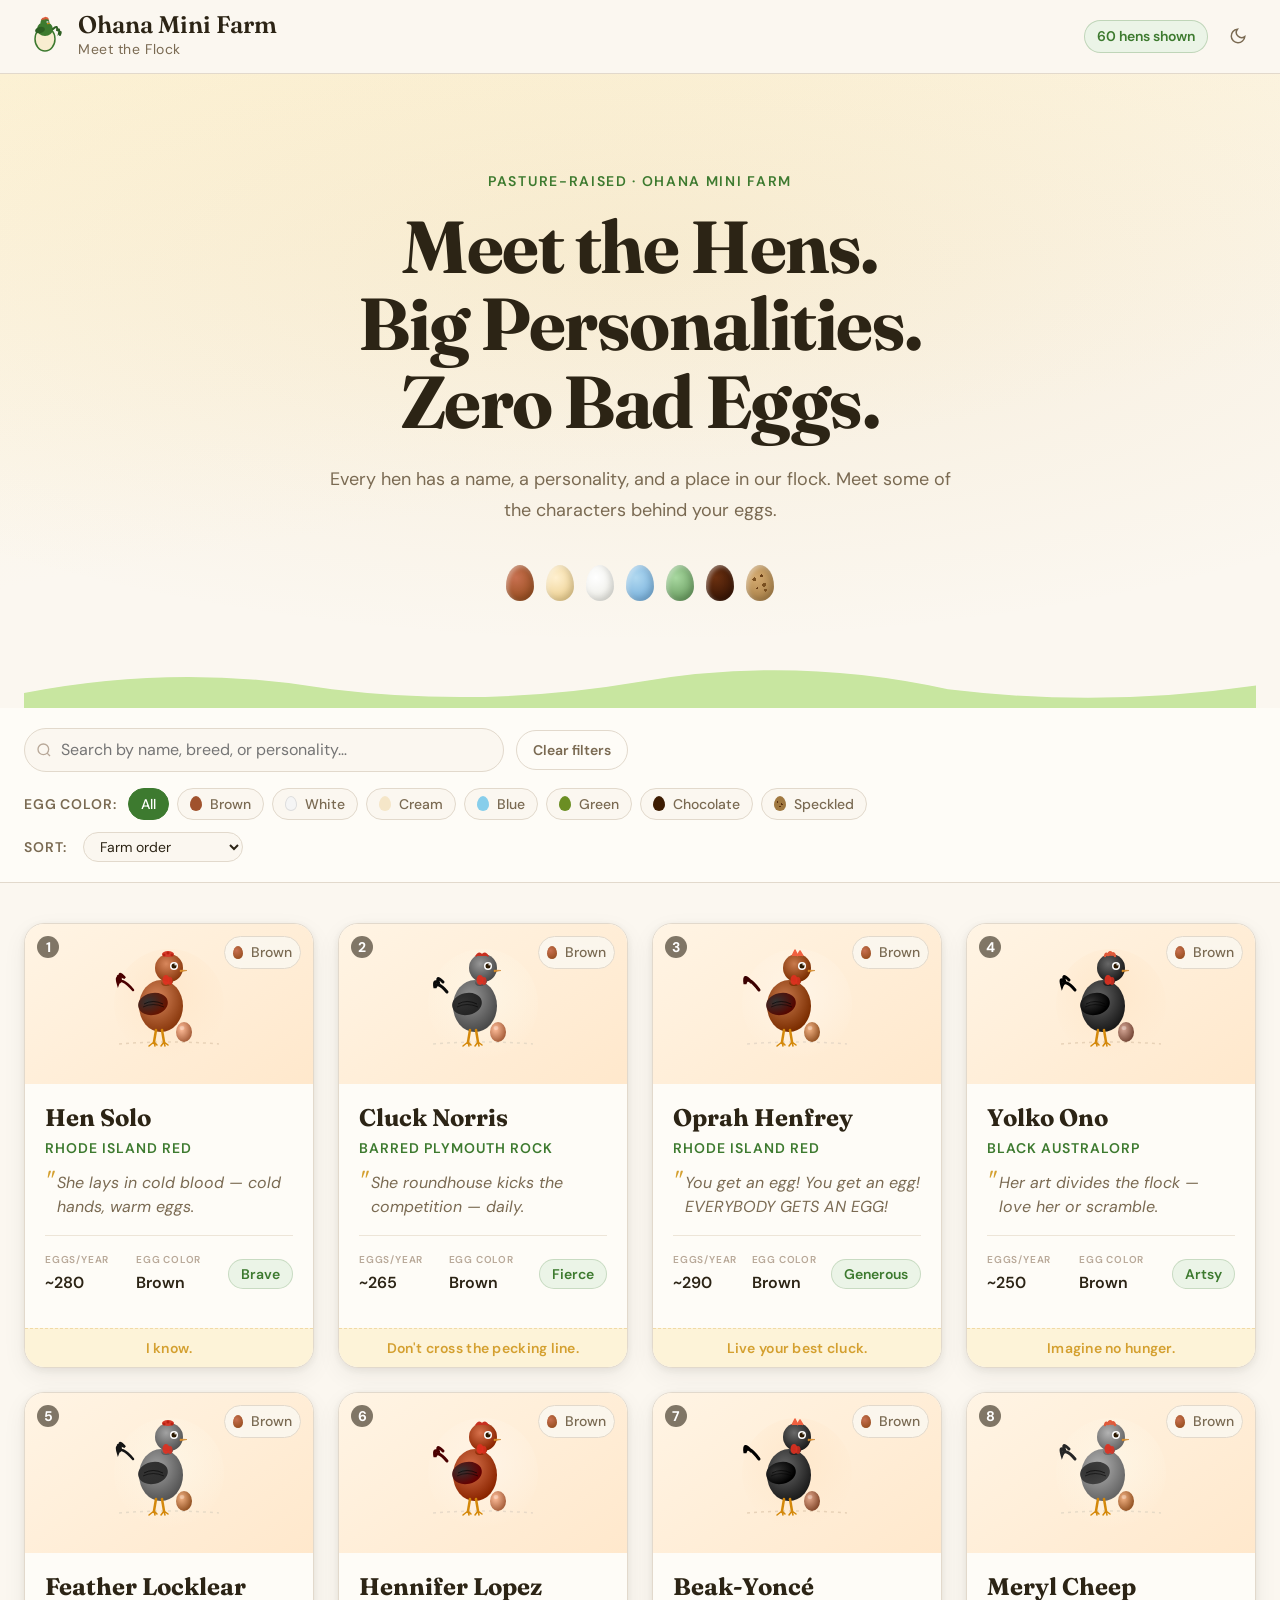
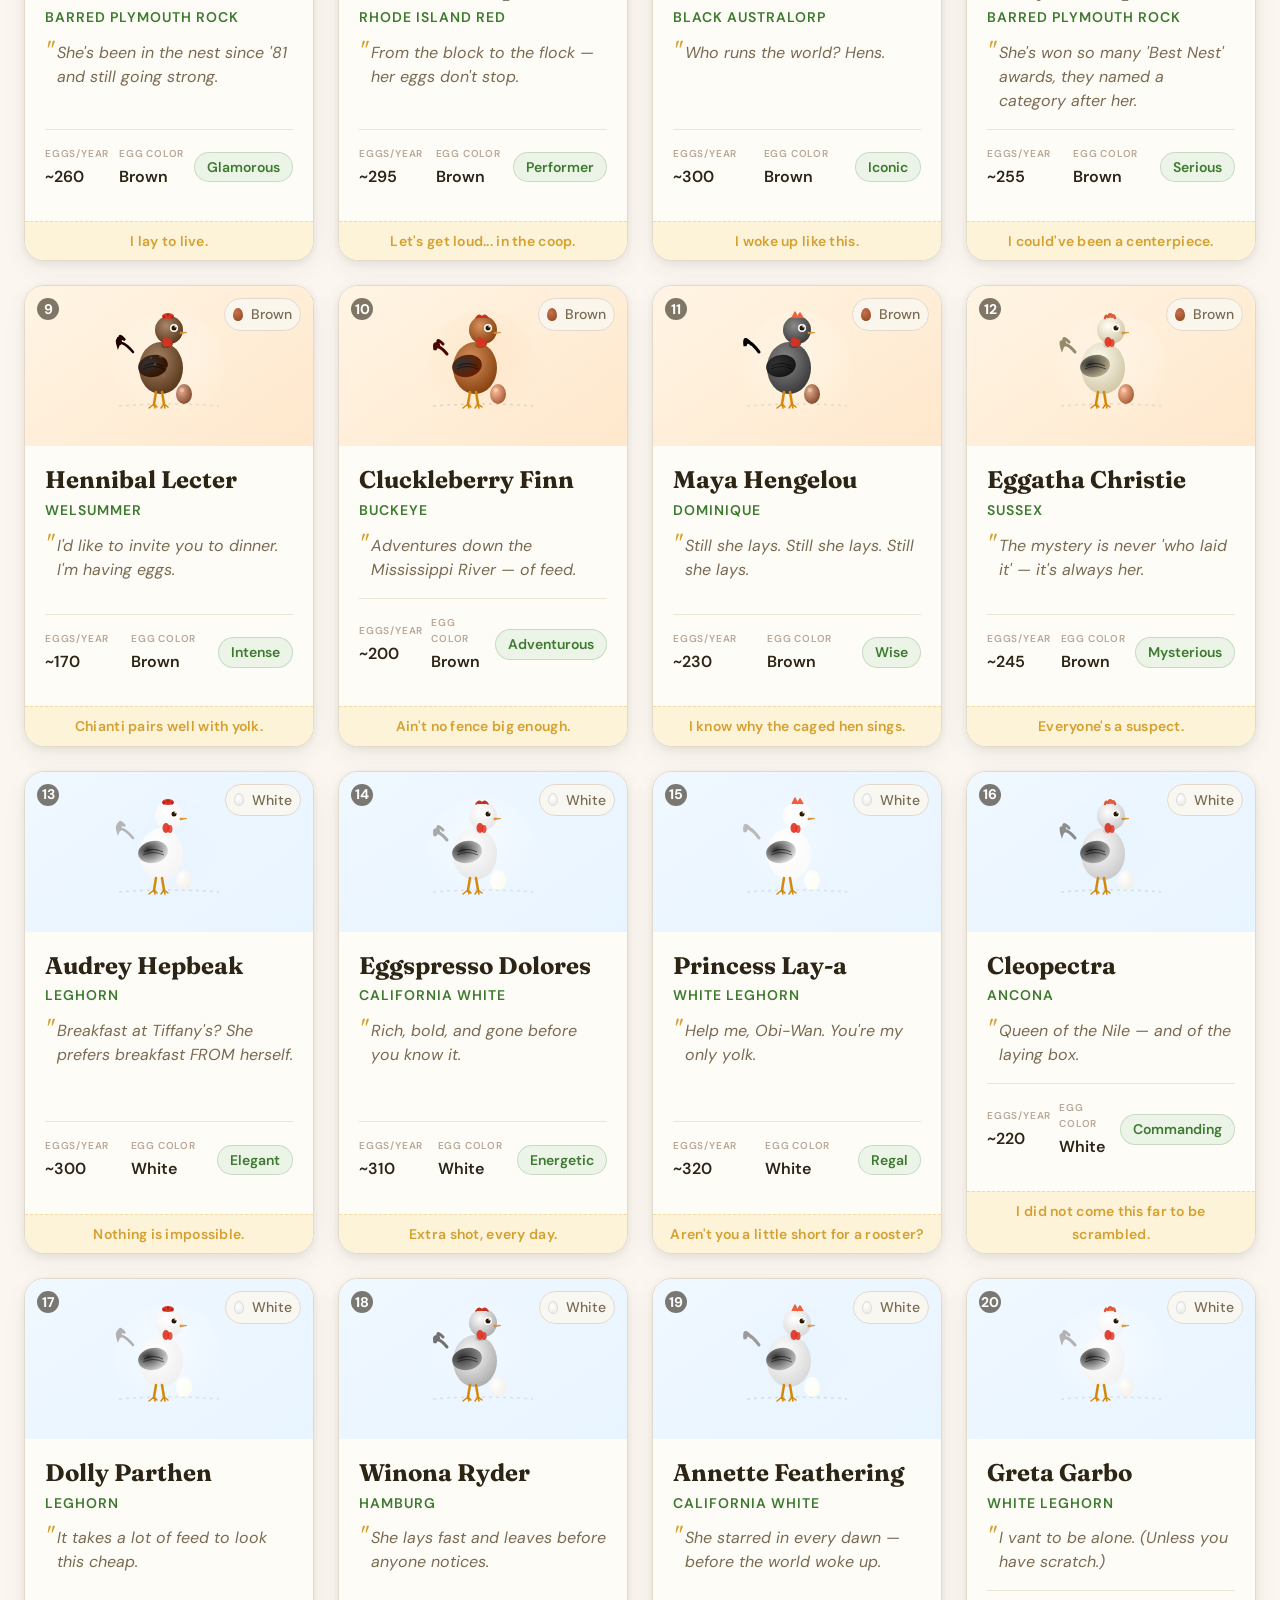
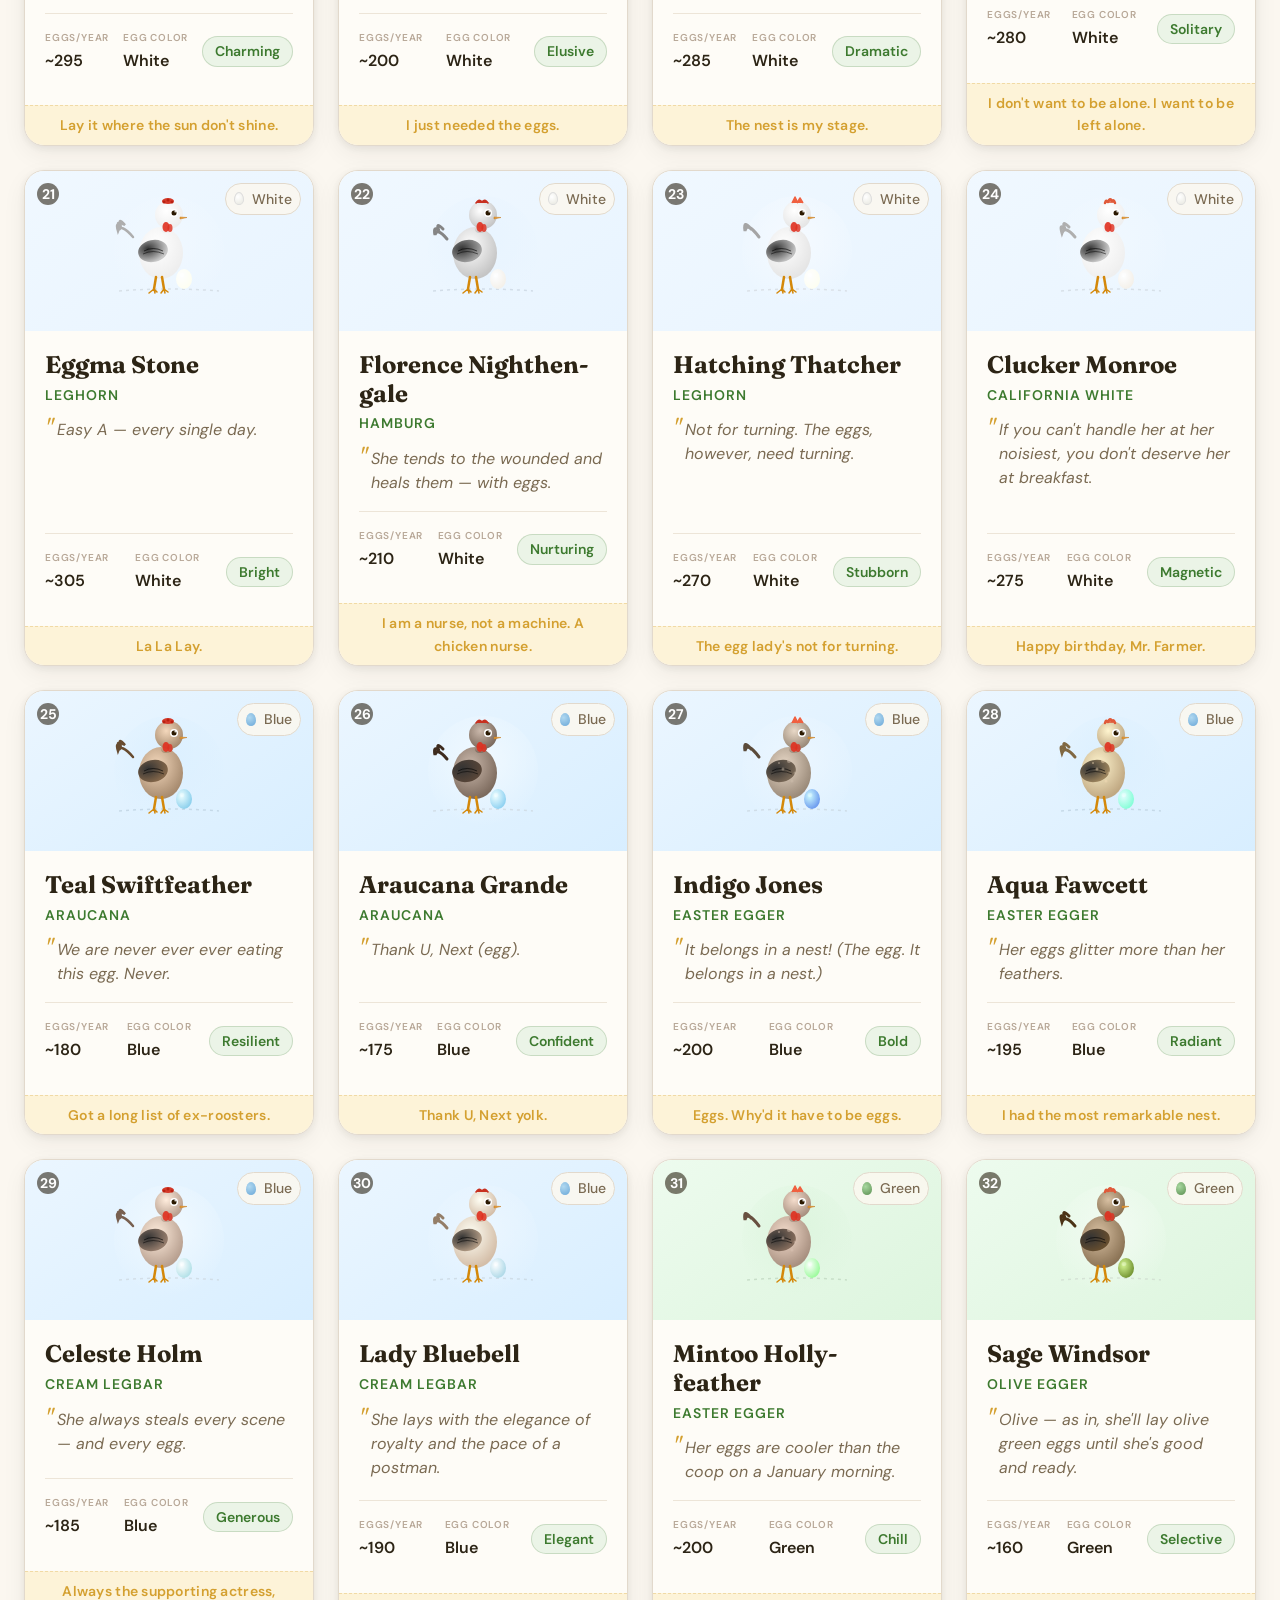
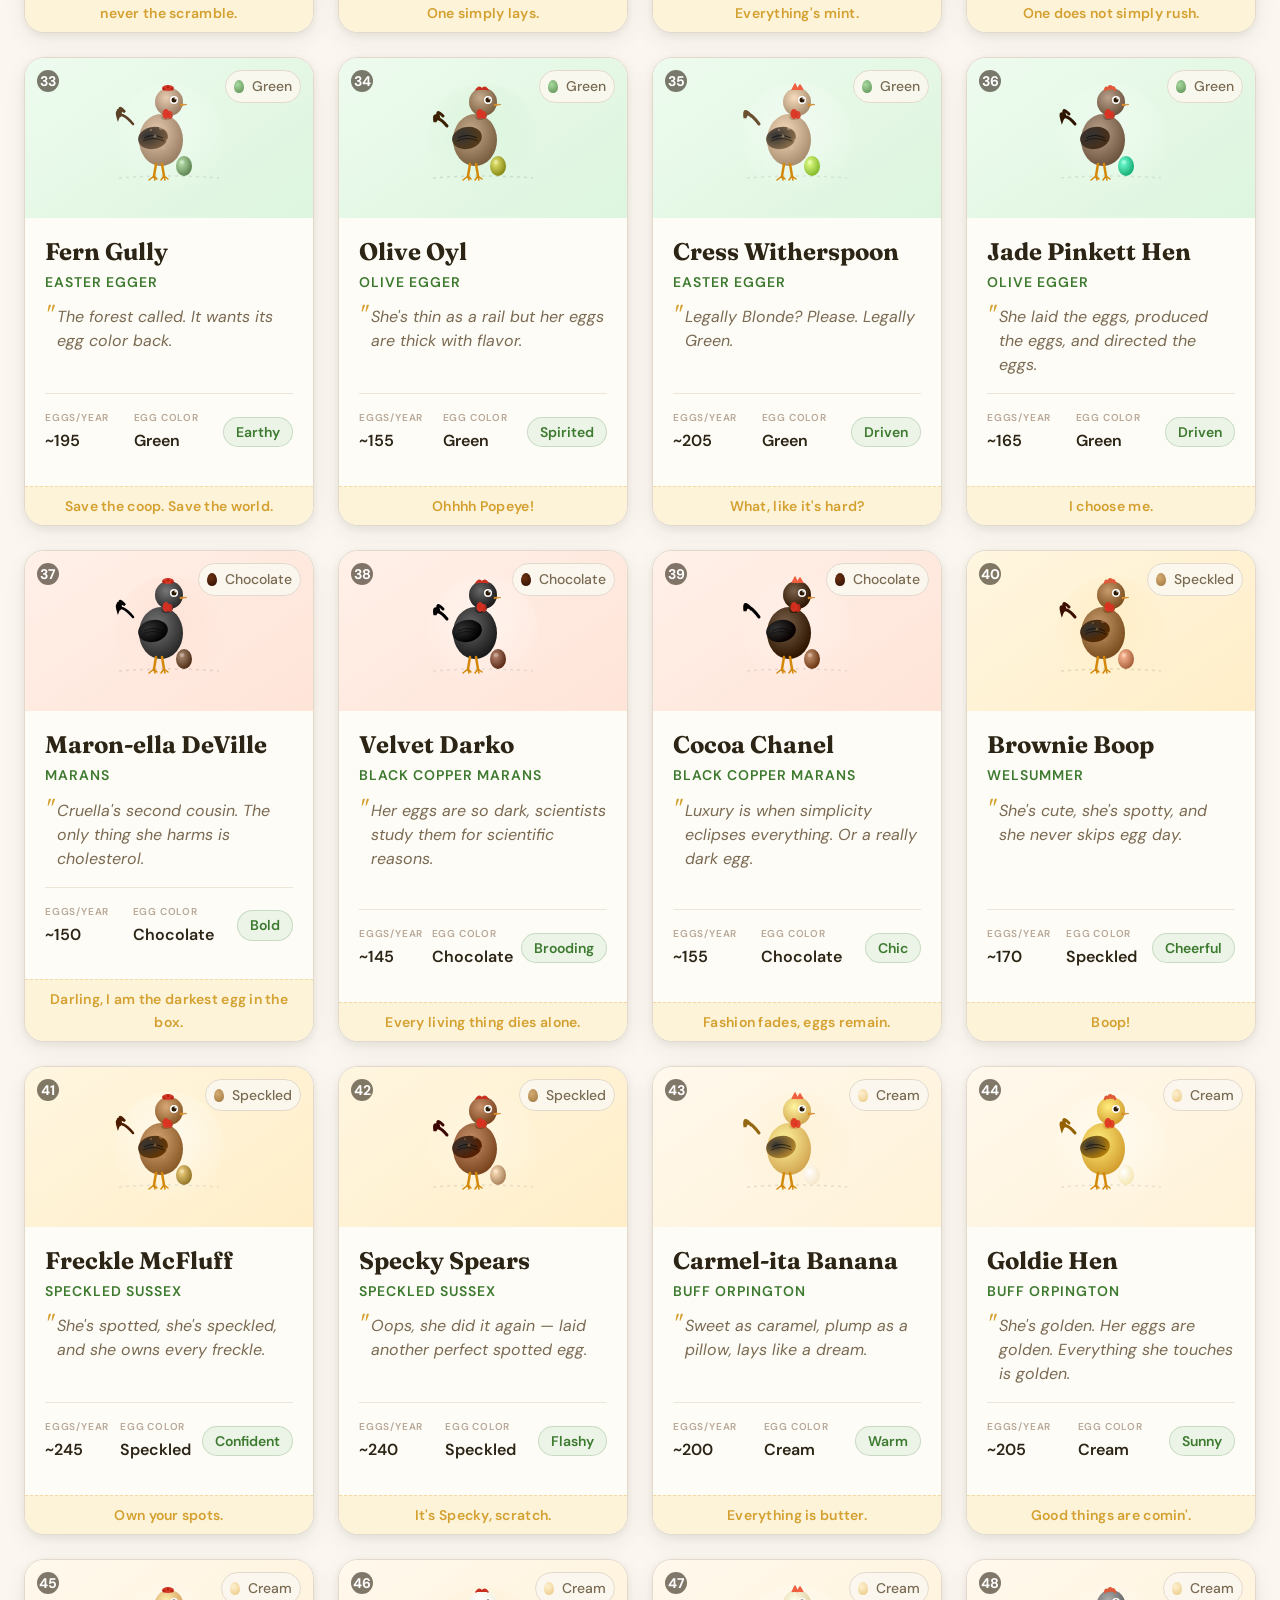
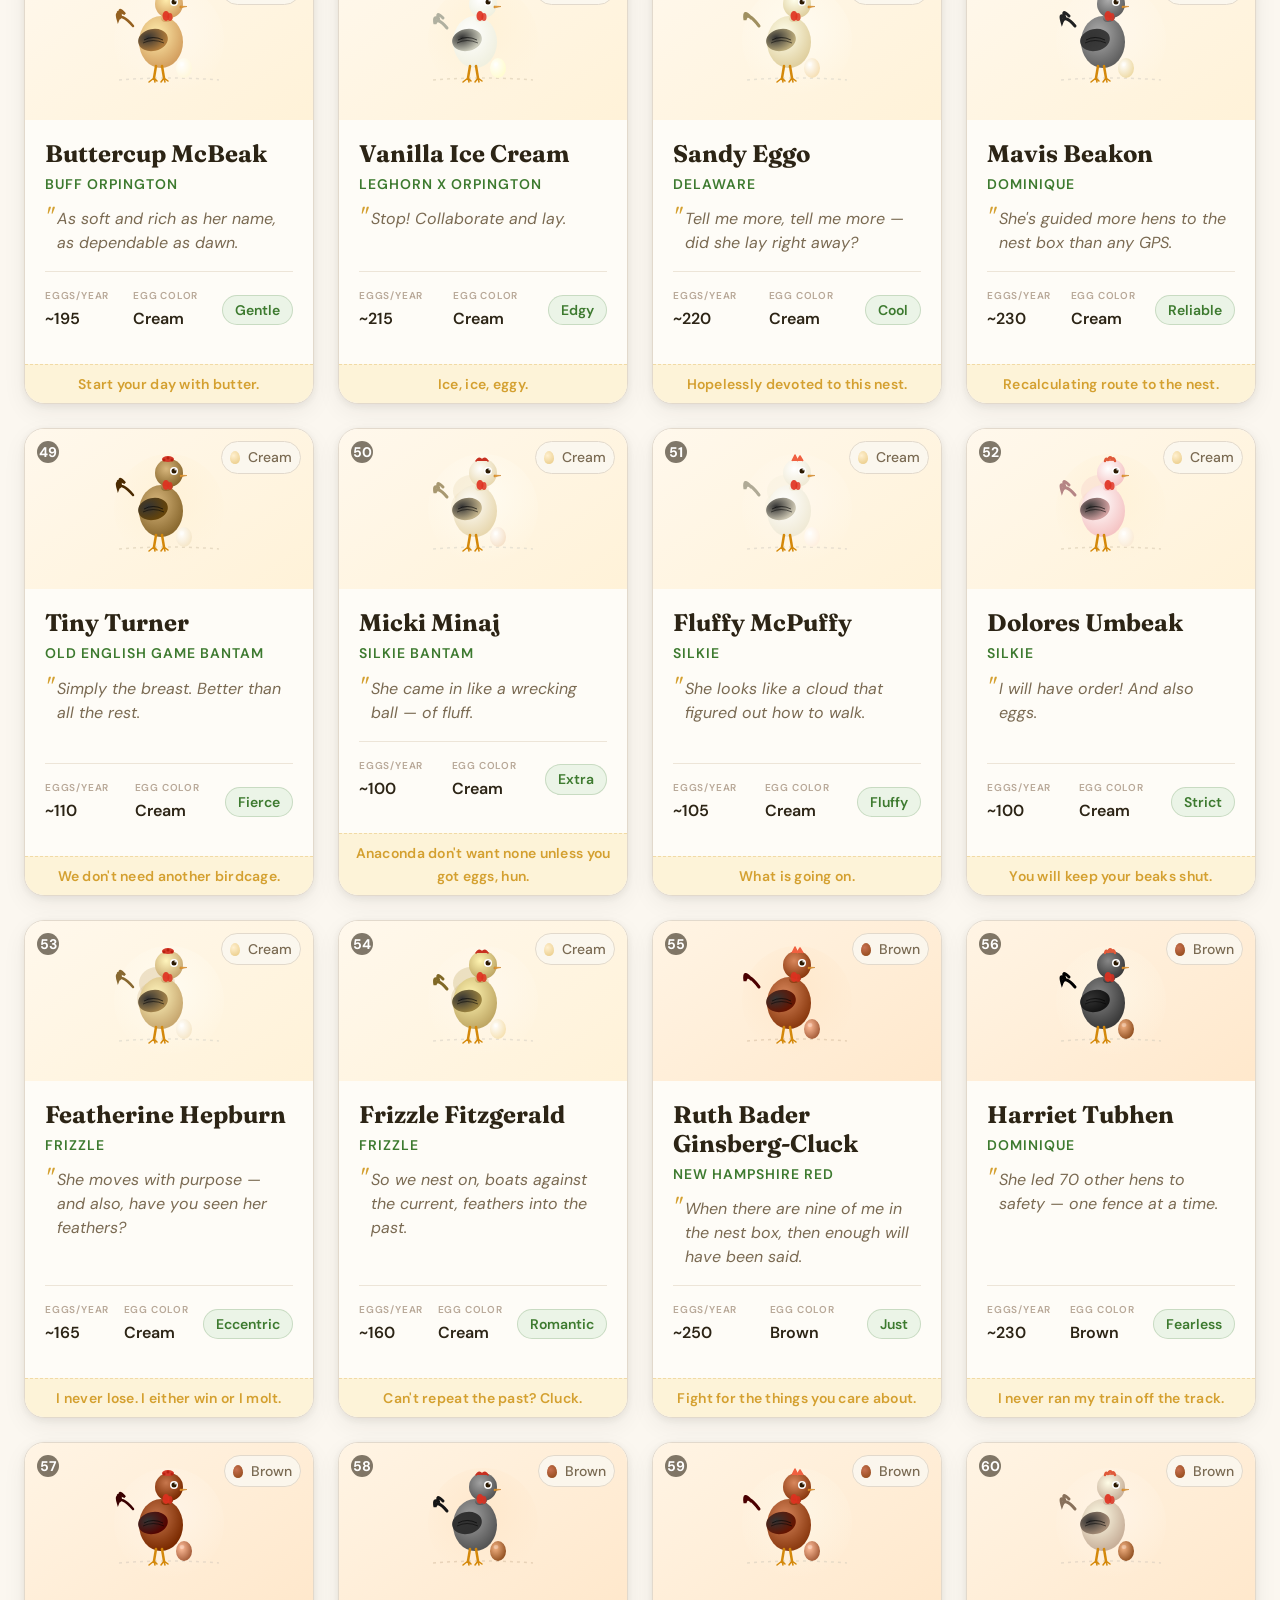
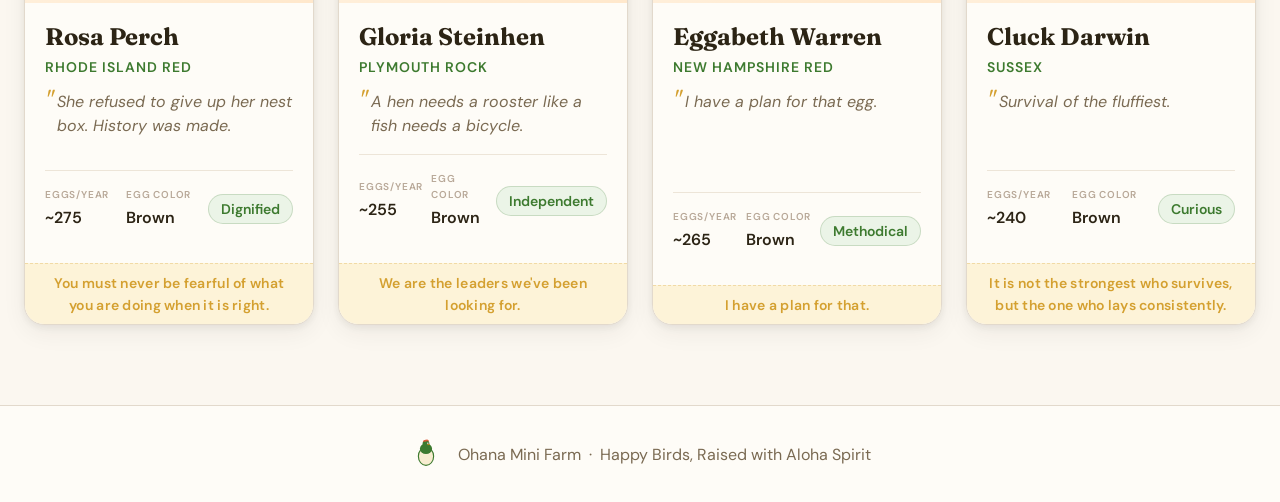
==== commit 1e52c3b6: "Update Meet the Flock page" ====
--- a/index.html
+++ b/index.html
@@ -4,9 +4,9 @@
   <meta charset="UTF-8">
   <meta name="viewport" content="width=device-width, initial-scale=1.0">
   <title>Ohana Mini Farm — Meet the Flock</title>
-  <meta name="description" content="60 pasture-raised hen personality cards from Ohana Mini Farm. Each with a name, pun, breed, egg color, and unforgettable personality.">
+  <meta name="description" content="Meet the hens of Ohana Mini Farm. Each has a name, breed, egg color, and unforgettable personality.">
   <meta property="og:title" content="Ohana Mini Farm — Meet the Flock">
-  <meta property="og:description" content="60 pasture-raised hens with big personalities and even bigger puns.">
+  <meta property="og:description" content="Meet the hens of Ohana Mini Farm — a flock full of names, personalities, and plenty of character.">
 
   <!-- Fonts -->
   <link rel="preconnect" href="https://fonts.googleapis.com">
@@ -47,7 +47,7 @@
       </a>
 
       <div class="header-actions">
-        <span class="hen-count-badge"><span id="visible-count">60</span> hens</span>
+        <span class="hen-count-badge"><span id="visible-count"></span> hens shown</span>
         <button class="theme-toggle" data-theme-toggle aria-label="Switch to dark mode">
           <svg width="18" height="18" viewBox="0 0 24 24" fill="none" stroke="currentColor" stroke-width="2"><path d="M21 12.79A9 9 0 1 1 11.21 3 7 7 0 0 0 21 12.79z"/></svg>
         </button>
@@ -59,8 +59,8 @@
   <section class="hero">
     <div class="hero-inner">
       <p class="hero-eyebrow">Pasture-raised · Ohana Mini Farm</p>
-      <h1 class="hero-title">60 Hens.<br>60 Personalities.<br>Zero Bad Eggs.</h1>
-      <p class="hero-sub">Every hen on our farm has a name, a backstory, and an opinion about the nest box. Browse the full flock below.</p>
+      <h1 class="hero-title">Meet the Hens.<br>Big Personalities.<br>Zero Bad Eggs.</h1>
+      <p class="hero-sub">Every hen has a name, a personality, and a place in our flock. Meet some of the characters behind your eggs.</p>
       <div class="egg-strip" aria-hidden="true">
         <span class="egg egg--brown"></span>
         <span class="egg egg--cream"></span>
@@ -90,7 +90,7 @@
 
       <div class="filter-chips" role="group" aria-label="Filter by egg color">
         <span class="filter-label">Egg color:</span>
-        <button class="chip chip--active" data-filter="all">All 60</button>
+        <button class="chip chip--active" data-filter="all">All</button>
         <button class="chip" data-filter="brown"><span class="chip-egg" style="background:#A0522D"></span>Brown</button>
         <button class="chip" data-filter="white"><span class="chip-egg" style="background:#F5F5F5;border:1px solid #ddd"></span>White</button>
         <button class="chip" data-filter="cream"><span class="chip-egg" style="background:#F5E6C8"></span>Cream</button>
@@ -133,7 +133,7 @@
         <circle cx="23.5" cy="7" r="1" fill="white"/>
         <circle cx="23.8" cy="7" r="0.5" fill="#1A1A1A"/>
       </svg>
-      <p>Ohana Mini Farm &nbsp;·&nbsp; Pasture-raised with love &nbsp;·&nbsp; 60 hens and counting</p>
+      <p>Ohana Mini Farm &nbsp;·&nbsp; Happy Birds, Raised with Aloha Spirit</p>
     </div>
   </footer>
 
